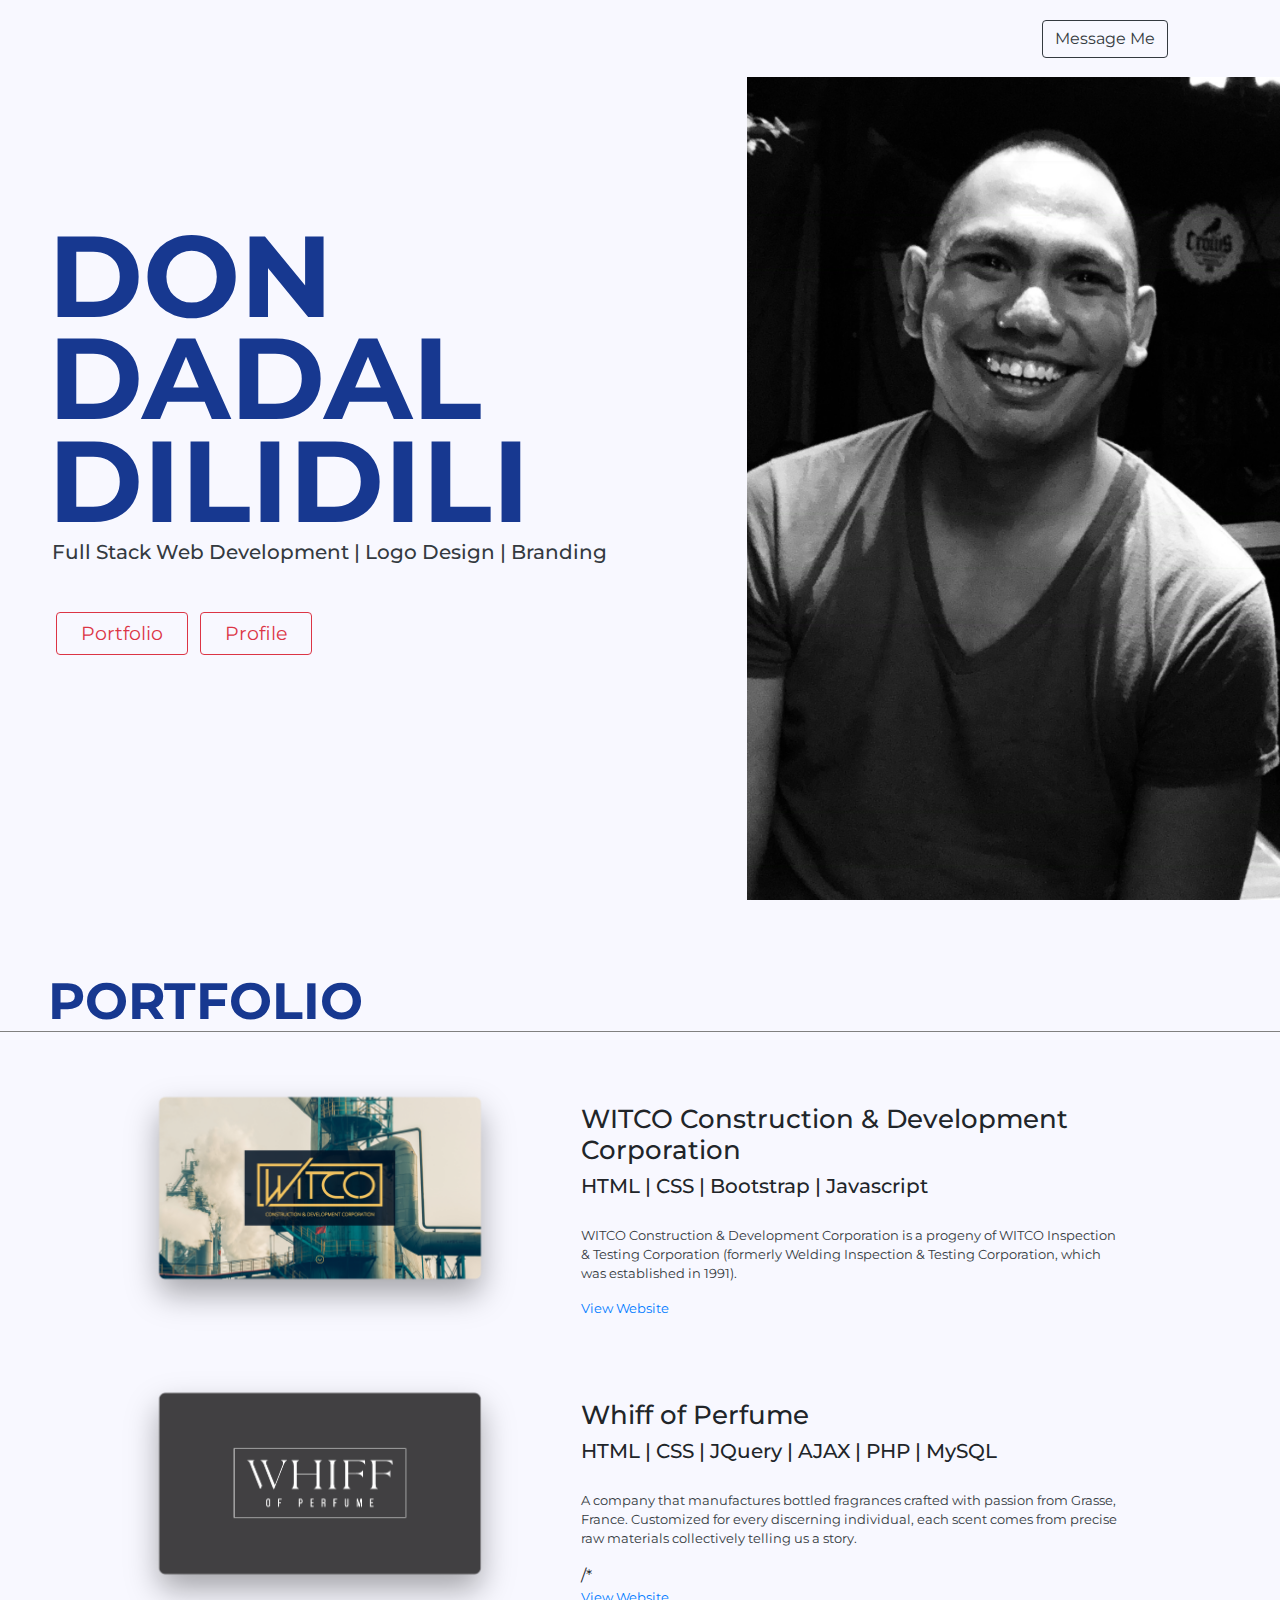
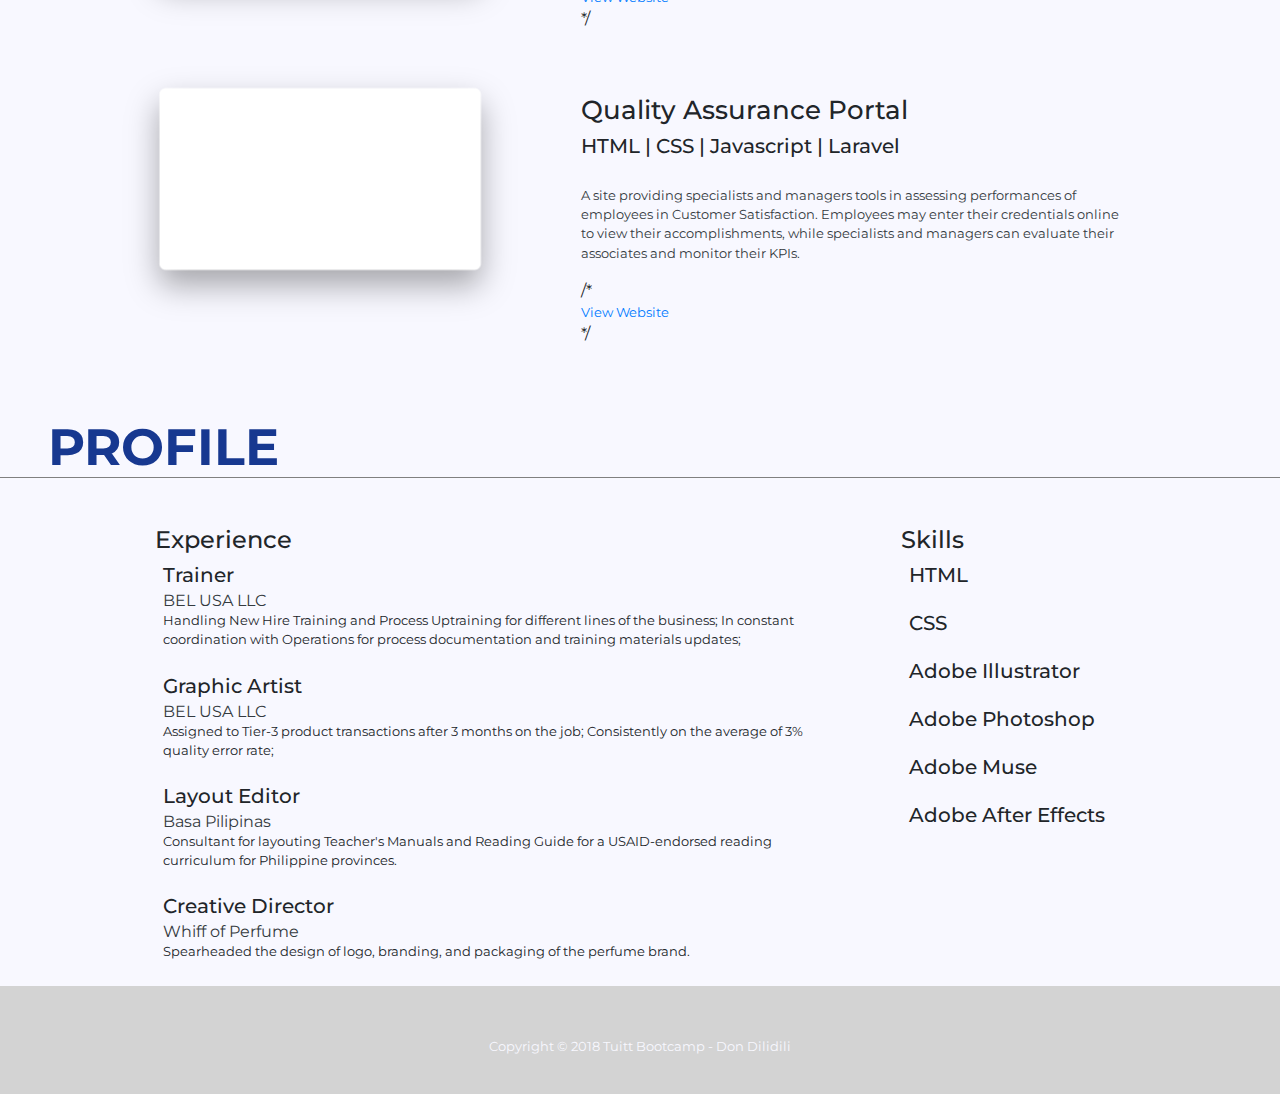
==== index.html @ b3859c57 "Update index.html" ====
<!DOCTYPE html>
<html lang="en">
<head>
	<meta charset="utf-8">
	<meta name="viewport" content="width=device-width, initial-scale=1.0, maximum-scale=1.0, shrink-to-fit=no">
	<meta http-equiv="X-UA-Compatible" content="IE=Edge">

	<title>Don Dilidili - Dev Portfolio</title>

	<!-- google font -->
	<link href="https://fonts.googleapis.com/css?family=Montserrat:400,700" rel="stylesheet">

	<!-- fontawesome -->
	<link rel="stylesheet" href="https://use.fontawesome.com/releases/v5.3.1/css/all.css" integrity="sha384-mzrmE5qonljUremFsqc01SB46JvROS7bZs3IO2EmfFsd15uHvIt+Y8vEf7N7fWAU" crossorigin="anonymous">

	<!-- animate css -->
	<link rel="stylesheet" type="text/css" href="assets/css/animate.css"> 

	<!-- bootstrap css -->
	<link rel="stylesheet" type="text/css" href="assets/css/bootstrap.min.css"> 

	<!-- external css -->
	<link rel="stylesheet" type="text/css" href="assets/css/style.css"> 

	<!-- jquery -->
	<script type="text/javascript" src="assets/js/jquery-3.3.1.min.js"></script>

	<!-- popper js-->
	<script src="https://cdnjs.cloudflare.com/ajax/libs/popper.js/1.14.3/umd/popper.min.js" integrity="sha384-ZMP7rVo3mIykV+2+9J3UJ46jBk0WLaUAdn689aCwoqbBJiSnjAK/l8WvCWPIPm49" crossorigin="anonymous"></script>

	<!-- external bootstrap js -->
	<script type="text/javascript" src="assets/js/bootstrap.min.js"></script>

</head>
<body>

	<nav class="navbar navbar-expand-lg navbar-light fixed-top pr-5 py-3" id="navbar">
		<a href="mailto:ddilidili@icloud.com" class="ml-auto"><button type="button" class="btn btn-outline-dark mx-3">Message Me</button></a>
		<a href="https://www.linkedin.com/in/dondilidili/"><i class="fab fa-linkedin mx-2 fab-dark"></i></a>
		<a href="https://github.com/ddilidili"><i class="fab fa-github mx-2 fab-dark"></i></i></a>
		<a href="https://gitlab.com/ddilidili"><i class="fab fa-gitlab mx-2 fab-dark"></i></a>
	</nav>

	<div id="body" class="container-fluid mx-0 px-0">
		<div id="header" class="row mx-0 px-0">
			<div id="name" class="container col-lg-7 col-md-12 col-sm-12 mx-0 px-5">
				<h1>DON <br>DADAL <br>DILIDILI</h1>
				<h5 class="text-dark ml-1">Full Stack Web Development  |  Logo Design  |  Branding</h5>
				<div  id="port" class="mt-4 ml-2">
					<a href="#portfolio"><button type="button" class="btn btn-outline-danger px-4 mt-4 mr-2">Portfolio</button></a>
					<a href="#profile"><button type="button" class="btn btn-outline-danger px-4 mt-4">Profile</button></a>
				</div>
			</div>
			<div class="container name-img col-lg-5 flex-column-reverse flex-md-row mx-0 px-0">
				<img id="name-img" src="assets/images/header-6.jpg">
			</div>
		</div>
		<div id="portfolio" class="col-12 px-0">
			<h2 class="pl-5">PORTFOLIO</h2>
			<div id="cs" class="row flex-column-reverse flex-lg-row mx-0 px-0">
				<div class="container col-lg-1"></div>
				<div id="screenshot" class="container col-lg-4 col-md-12 col-sm-12"><a class="mx-0 px-0" href="https://ddilidili.github.io/witco/index.html" target="_blank"><img class="img-fluid" src="assets/images/Screenshots-01.png"></a>
				</div>
				<div id="capstone" class="container col-lg-6 col-md-12 col-sm-12 px-5">
					<h3 class="mt-4 text-left">WITCO Construction & Development Corporation</h3>
					<h5 class="text-left mx-0">HTML | CSS | Bootstrap | Javascript</h5>
					<p class="text text-dark">WITCO Construction & Development Corporation is a progeny of WITCO Inspection & Testing Corporation (formerly Welding Inspection & Testing Corporation, which was established in 1991).</p>
					<a href="https://ddilidili.github.io/witco/index.html" target="_blank"><p class="text text-primary my-0">View Website</p></a>
				</div>
				<div class="container col-lg-1"></div>
			</div>
			<div id="cs" class="row flex-column-reverse flex-lg-row mx-0 px-0">
				<div class="container col-lg-1"></div>
				<div id="screenshot" class="container col-lg-4 col-md-12 col-sm-12"><a class="mx-0 px-0" href="#"><img class="img-fluid" src="assets/images/Screenshots-02.png"></a>
				</div>
				<div id="capstone" class="container col-lg-6 col-md-12 col-sm-12 px-5">
					<h3 class="mt-4 text-left">Whiff of Perfume</h3>
					<h5 class="text-left mx-0">HTML | CSS | JQuery | AJAX | PHP | MySQL</h5>
					<p class="text text-dark">A company that manufactures bottled fragrances crafted with passion from Grasse, France. Customized for every discerning individual, each scent comes from precise raw materials collectively telling us a story.</p>
					/*<a href="#"><p class="text text-primary my-0">View Website</p></a>*/
				</div>
				<div class="container col-lg-1"></div>
			</div>
			<div id="cs" class="row flex-column-reverse flex-lg-row mx-0 px-0">
				<div class="container col-lg-1"></div>
				<div id="screenshot" class="container col-lg-4 col-md-12 col-sm-12"><a class="mx-0 px-0" href="#"><img class="img-fluid" src="assets/images/Screenshots-03.png"></a>
				</div>
				<div id="capstone" class="container col-lg-6 col-md-12 col-sm-12 px-5">
					<h3 class="mt-4 text-left">Quality Assurance Portal</h3>
					<h5 class="text-left mx-0">HTML | CSS | Javascript | Laravel</h5>
					<p class="text text-dark">A site providing specialists and managers tools in assessing performances of employees in Customer Satisfaction. Employees may enter their credentials online to view their accomplishments, while specialists and managers can evaluate their associates and monitor their KPIs.</p>
					/*<a href="#"><p class="text text-primary my-0">View Website</p></a>*/
				</div>
				<div class="container col-lg-1"></div>
			</div>			
		</div>
		<div class="row mx-0 px-0">
			<div id="profile" class="col-12 px-0">
				<h2 class="pl-5">PROFILE</h2>
			</div>
		</div>
		<div id="profile"  class="row mx-0 px-0">
			<div class="col-lg-1 d-none d-lg-block px-0"></div>
			<div class="col-lg-7 col-md-12 px-5">
				<h4 id="exp" class="text-left">Experience</h4>
				
				<h5 class="ml-2 mb-0">Trainer<br><small class="text-dark">BEL USA LLC</small class="text-dark"></h5>
				<p class="ml-2 mt-0 mb-4">Handling New Hire Training and Process Uptraining for different lines of the business; In constant coordination with Operations for process documentation and training materials updates;</p>
				
				<h5 class="ml-2 mb-0">Graphic Artist<br><small class="text-dark">BEL USA LLC</small class="text-dark"></h5>
				<p class="ml-2 mt-0 mb-4">Assigned to Tier-3 product transactions after 3 months on the job; Consistently on the average of 3% quality error rate;</p>
				
				<h5 class="ml-2 mb-0">Layout Editor<br><small class="text-dark">Basa Pilipinas</small class="text-dark"></h5>
				<p class="ml-2 mt-0 mb-4">Consultant for layouting Teacher's Manuals and Reading Guide for a USAID-endorsed reading curriculum for Philippine provinces.</p>
				
				<h5 class="ml-2 mb-0">Creative Director<br><small class="text-dark">Whiff of Perfume</small class="text-dark"></h5>
				<p class="ml-2 mt-0 mb-4">Spearheaded the design of logo, branding, and packaging of the perfume brand.</p>

			</div>
			<div class="col-lg-4 col-md-12 px-0 pb-5">
				<h4 class="text-left pl-5">Skills</h4>

				<h5 class="ml-2 pl-5 mb-4">HTML<br>
					<i id="star" class="fas fa-star"></i>
					<i id="star" class="fas fa-star"></i>
					<i id="star" class="fas fa-star"></i>
					<i id="star" class="fas fa-star"></i>
					<i id="star" class="fas fa-star"></i>
					<i id="star" class="fas fa-star"></i>
					<i id="star" class="fas fa-star"></i>
					<i id="none" class="fas fa-star"></i>
					<i id="none" class="fas fa-star"></i>
					<i id="none" class="fas fa-star"></i>
				</h5>
				<h5 class="ml-2 pl-5 mb-4">CSS<br>
					<i id="star" class="fas fa-star"></i>
					<i id="star" class="fas fa-star"></i>
					<i id="star" class="fas fa-star"></i>
					<i id="star" class="fas fa-star"></i>
					<i id="star" class="fas fa-star"></i>
					<i id="star" class="fas fa-star"></i>
					<i id="none" id="none" class="fas fa-star"></i>
					<i id="none" class="fas fa-star"></i>
					<i id="none" class="fas fa-star"></i>
					<i id="none" class="fas fa-star"></i>
				</h5>
				<h5 class="ml-2 pl-5 mb-4">Adobe Illustrator<br>
					<i id="star" class="fas fa-star"></i>
					<i id="star" class="fas fa-star"></i>
					<i id="star" class="fas fa-star"></i>
					<i id="star" class="fas fa-star"></i>
					<i id="star" class="fas fa-star"></i>
					<i id="star" class="fas fa-star"></i>
					<i id="star" class="fas fa-star"></i>
					<i id="star" class="fas fa-star"></i>
					<i id="star" class="fas fa-star"></i>
					<i id="none" class="fas fa-star"></i>
				</h5>
				<h5 class="ml-2 pl-5 mb-4">Adobe Photoshop<br>
					<i id="star" class="fas fa-star"></i>
					<i id="star" class="fas fa-star"></i>
					<i id="star" class="fas fa-star"></i>
					<i id="star" class="fas fa-star"></i>
					<i id="star" class="fas fa-star"></i>
					<i id="star" class="fas fa-star"></i>
					<i id="star" class="fas fa-star"></i>
					<i id="star" class="fas fa-star"></i>
					<i id="none" class="fas fa-star"></i>
					<i id="none" class="fas fa-star"></i>
				</h5>
				<h5 class="ml-2 pl-5 mb-4">Adobe Muse<br>
					<i id="star" class="fas fa-star"></i>
					<i id="star" class="fas fa-star"></i>
					<i id="star" class="fas fa-star"></i>
					<i id="star" class="fas fa-star"></i>
					<i id="star" class="fas fa-star"></i>
					<i id="star" class="fas fa-star"></i>
					<i id="star" class="fas fa-star"></i>
					<i id="star" class="fas fa-star"></i>
					<i id="none" class="fas fa-star"></i>
					<i id="none" class="fas fa-star"></i>
				</h5>
				<h5 class="ml-2 pl-5 mb-4">Adobe After Effects<br>
					<i id="star" class="fas fa-star"></i>
					<i id="star" class="fas fa-star"></i>
					<i id="star" class="fas fa-star"></i>
					<i id="star" class="fas fa-star"></i>
					<i id="star" class="fas fa-star"></i>
					<i id="star" class="fas fa-star"></i>
					<i id="none" class="fas fa-star"></i>
					<i id="none" class="fas fa-star"></i>
					<i id="none" class="fas fa-star"></i>
					<i id="none" class="fas fa-star"></i>
				</h5>
			</div>
		</div>





		<div class="footer col-12 text-center pt-5">
			<small>Copyright &copy; 2018 Tuitt Bootcamp - Don Dilidili</small>
		</div>
	</div>

	<script type="text/javascript">
		$('.carousel').carousel({
			interval: 2000
		})
	</script>

</body>
</html>
---- assets/css/style.css ----
*{
	margin: 0;
	padding: 0;
	font-family: 'Montserrat', sans-serif;
}

#navbar {
	z-index: 9999;
	background-color: #F8F8FF;
}


#logo {
	color: #FF4D3E;	
}

#header {
	height: 100vh;
}

#name {
	background-color: #F8F8FF;
	height: 100%;
	color: #173890;
	z-index: 100;
	padding-top: 25vh;
}

h1 {
	font-size: 10vw;
	font-weight: 700;
	line-height: 10vw;
}

h2 {
	padding-top: 70px;
	font-size: 4vw;
	font-weight: 700;
	color: #173890;
	border-bottom: 1px solid grey;
}

h3 {
	text-align: right;
	padding-top: 40px;
	font-size: 2vw;
	/*margin-top: 10px;*/
}

h4 {
	margin-top: 40px;
	/*margin-left: 20px;*/
}

p {
	font-size: 0.8em;
	margin-top: 28px;
}

#star {
	color: #173890;
}

#none {
	color: darkgray;
}

#body {
	/*overflow: hidden;*/
}

#header .btn {
	font-size: 1.2em;
	text-decoration: none;
}

#exp {
	/*margin-top: 40;*/
	padding: 0;
}
.name-img {
	width: 34%;  
    overflow: hidden;
}

#name-img {
    height: 100vh;
    position: relative;
    object-fit: cover;
    float: right;
    z-index: -100;
}

#portfolio {
	min-height: 100%;
	background-color: #F8F8FF;
	box-sizing: content-box;
}

#profile {
	min-height: 100%;
	background-color: #F8F8FF;
}

.footer {
	height: 12vh;
	background-color: lightgrey;
}

small {
	color: #F8F8FF;
}

.fab {
	/*color:*/
	font-size: 30px;
}

/*MOBILE*/
@media only screen and (max-width: 420px){
	h1 {
		font-size: 16vw;
		line-height: 15vw;
	}
	h5 {
		font-size: 4vw;
		margin-right: 0;
	}
	h2 {
		font-size: 10vw;
	}
	h3 {
		font-size: 7vw;
	}
}
/*TABLET*/
@media only screen and (min-width: 421px) and (max-width: 1023px) {
	h1 {
		font-size: 14vw;
		line-height: 13vw;
	}
	h2 {
		font-size: 6.5vw;
	}
	h3 {
		font-size: 4vw;
	}
}
/*DESKTOP*/
@media only screen and (min-width: 1024px) {
	h1 {
		font-size: 9vw;
		line-height: 8vw;
	}
	h5 {
		/*margin-left: 5px;*/
	}

}
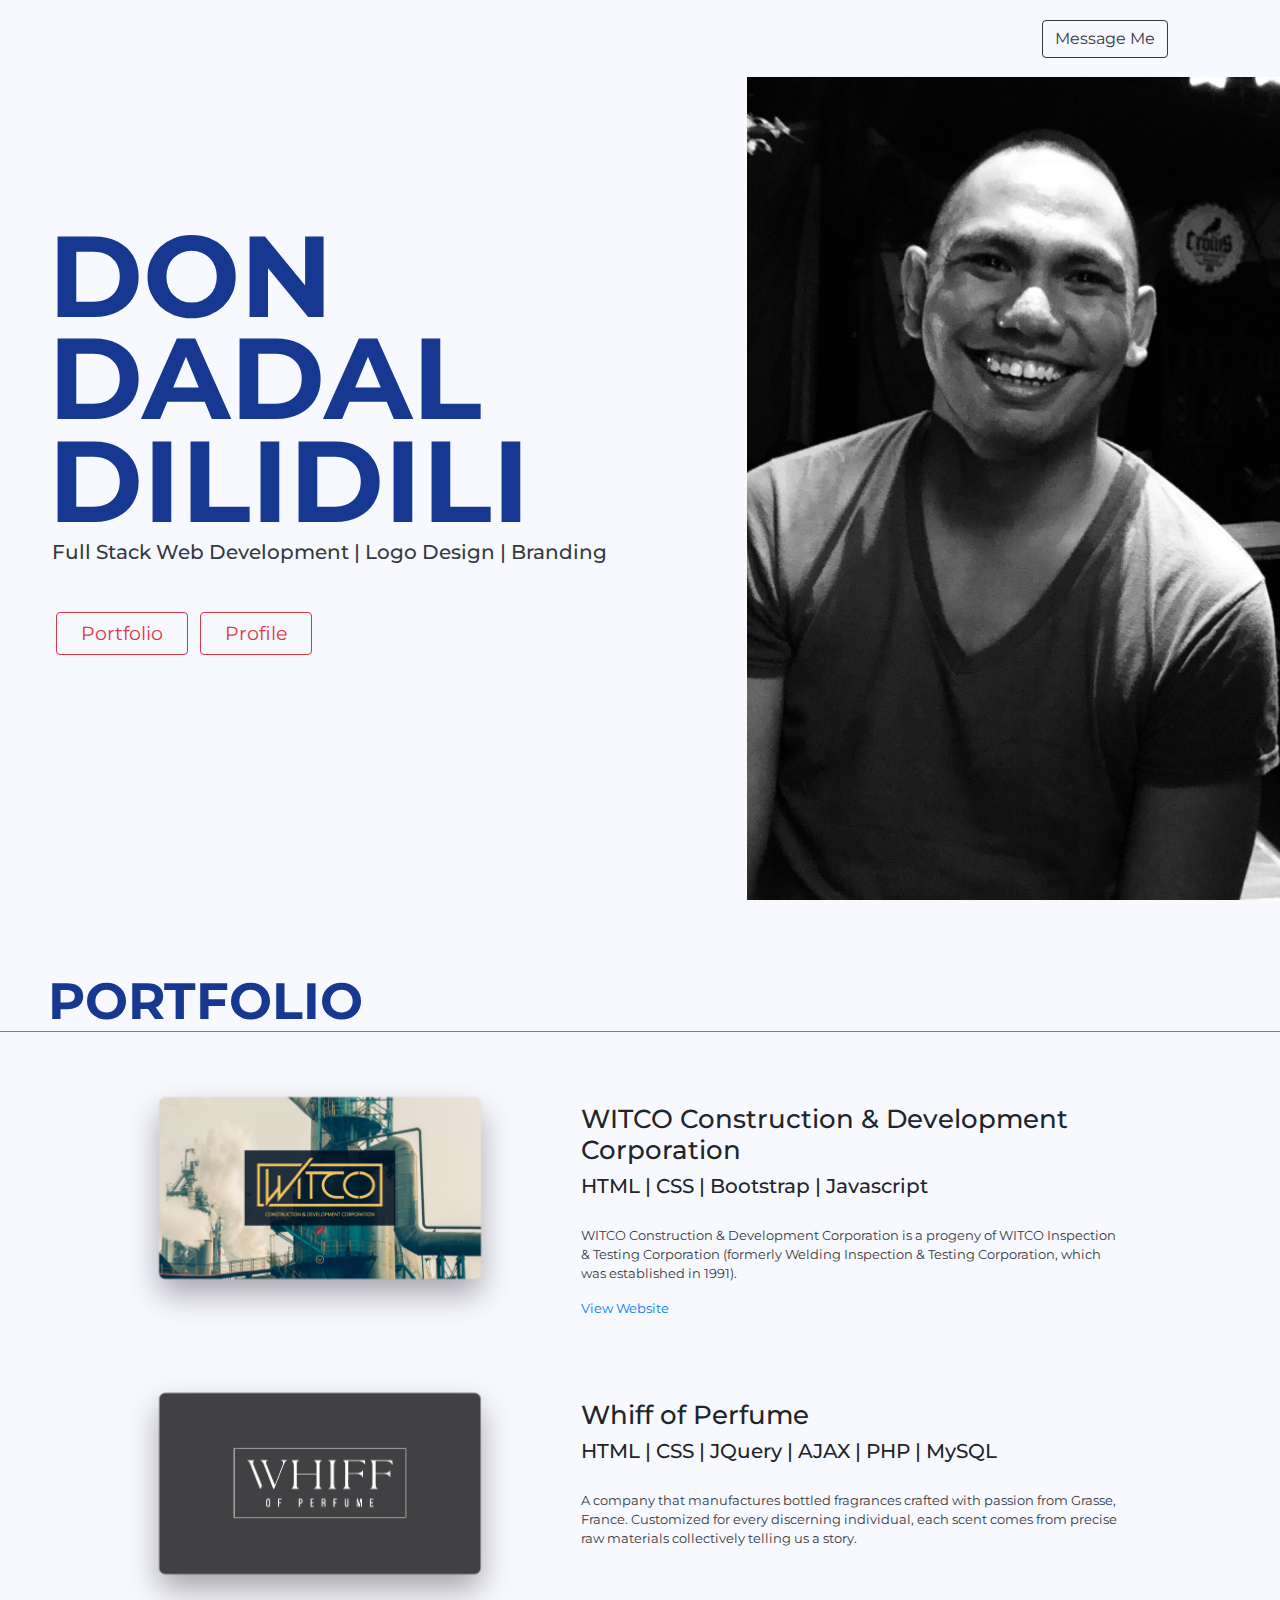
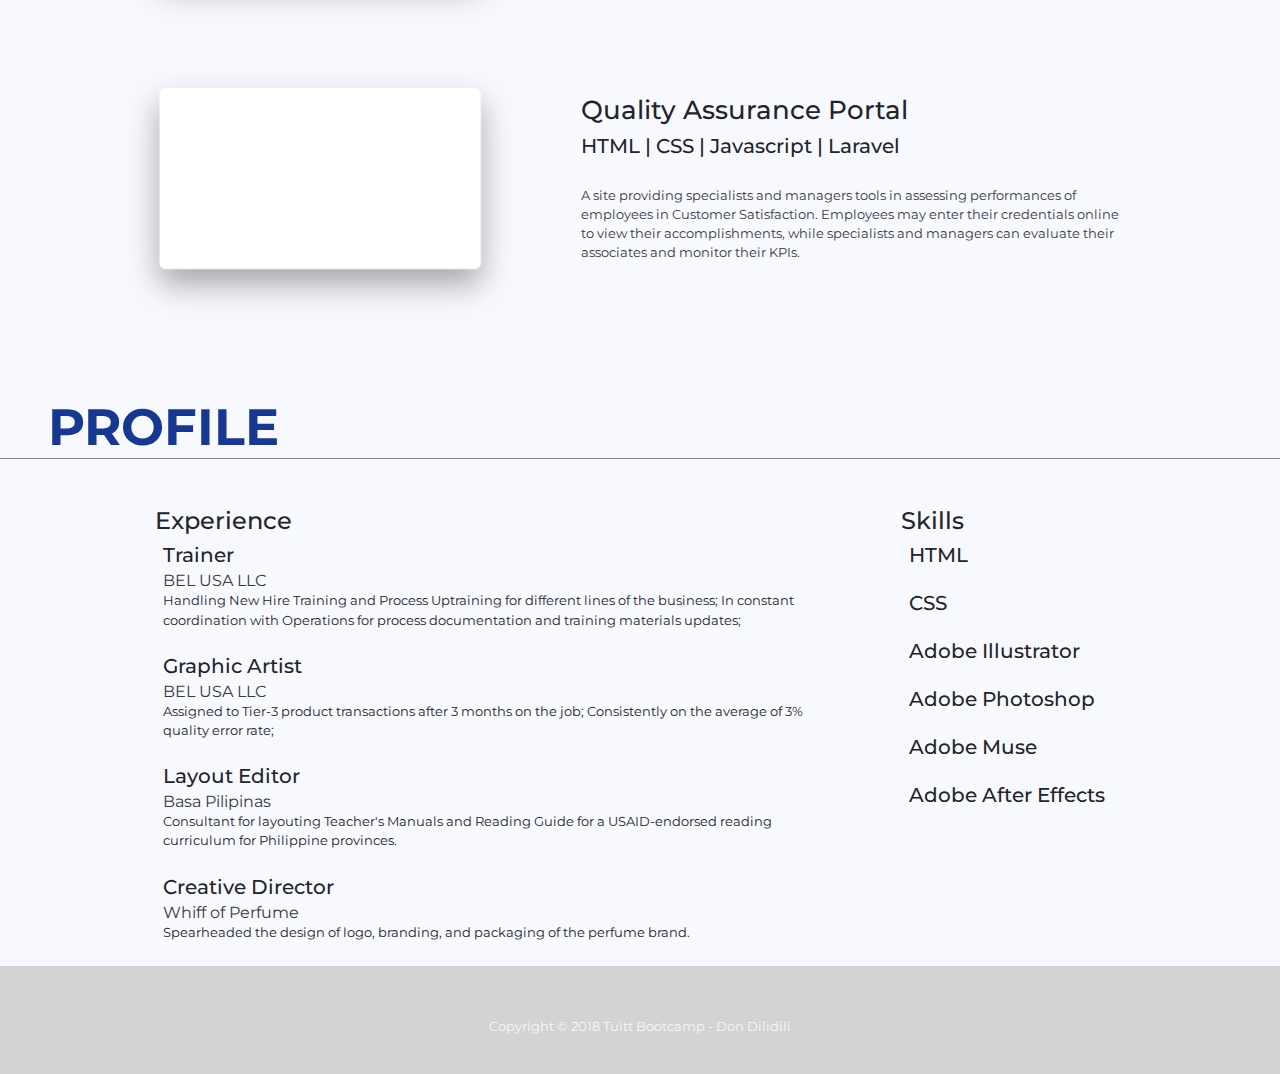
==== commit 29d26ed4: "Update index.html" ====
--- a/index.html
+++ b/index.html
@@ -77,7 +77,7 @@
 					<h3 class="mt-4 text-left">Whiff of Perfume</h3>
 					<h5 class="text-left mx-0">HTML | CSS | JQuery | AJAX | PHP | MySQL</h5>
 					<p class="text text-dark">A company that manufactures bottled fragrances crafted with passion from Grasse, France. Customized for every discerning individual, each scent comes from precise raw materials collectively telling us a story.</p>
-					/*<a href="#"><p class="text text-primary my-0">View Website</p></a>*/
+					
 				</div>
 				<div class="container col-lg-1"></div>
 			</div>
@@ -89,7 +89,7 @@
 					<h3 class="mt-4 text-left">Quality Assurance Portal</h3>
 					<h5 class="text-left mx-0">HTML | CSS | Javascript | Laravel</h5>
 					<p class="text text-dark">A site providing specialists and managers tools in assessing performances of employees in Customer Satisfaction. Employees may enter their credentials online to view their accomplishments, while specialists and managers can evaluate their associates and monitor their KPIs.</p>
-					/*<a href="#"><p class="text text-primary my-0">View Website</p></a>*/
+					
 				</div>
 				<div class="container col-lg-1"></div>
 			</div>			
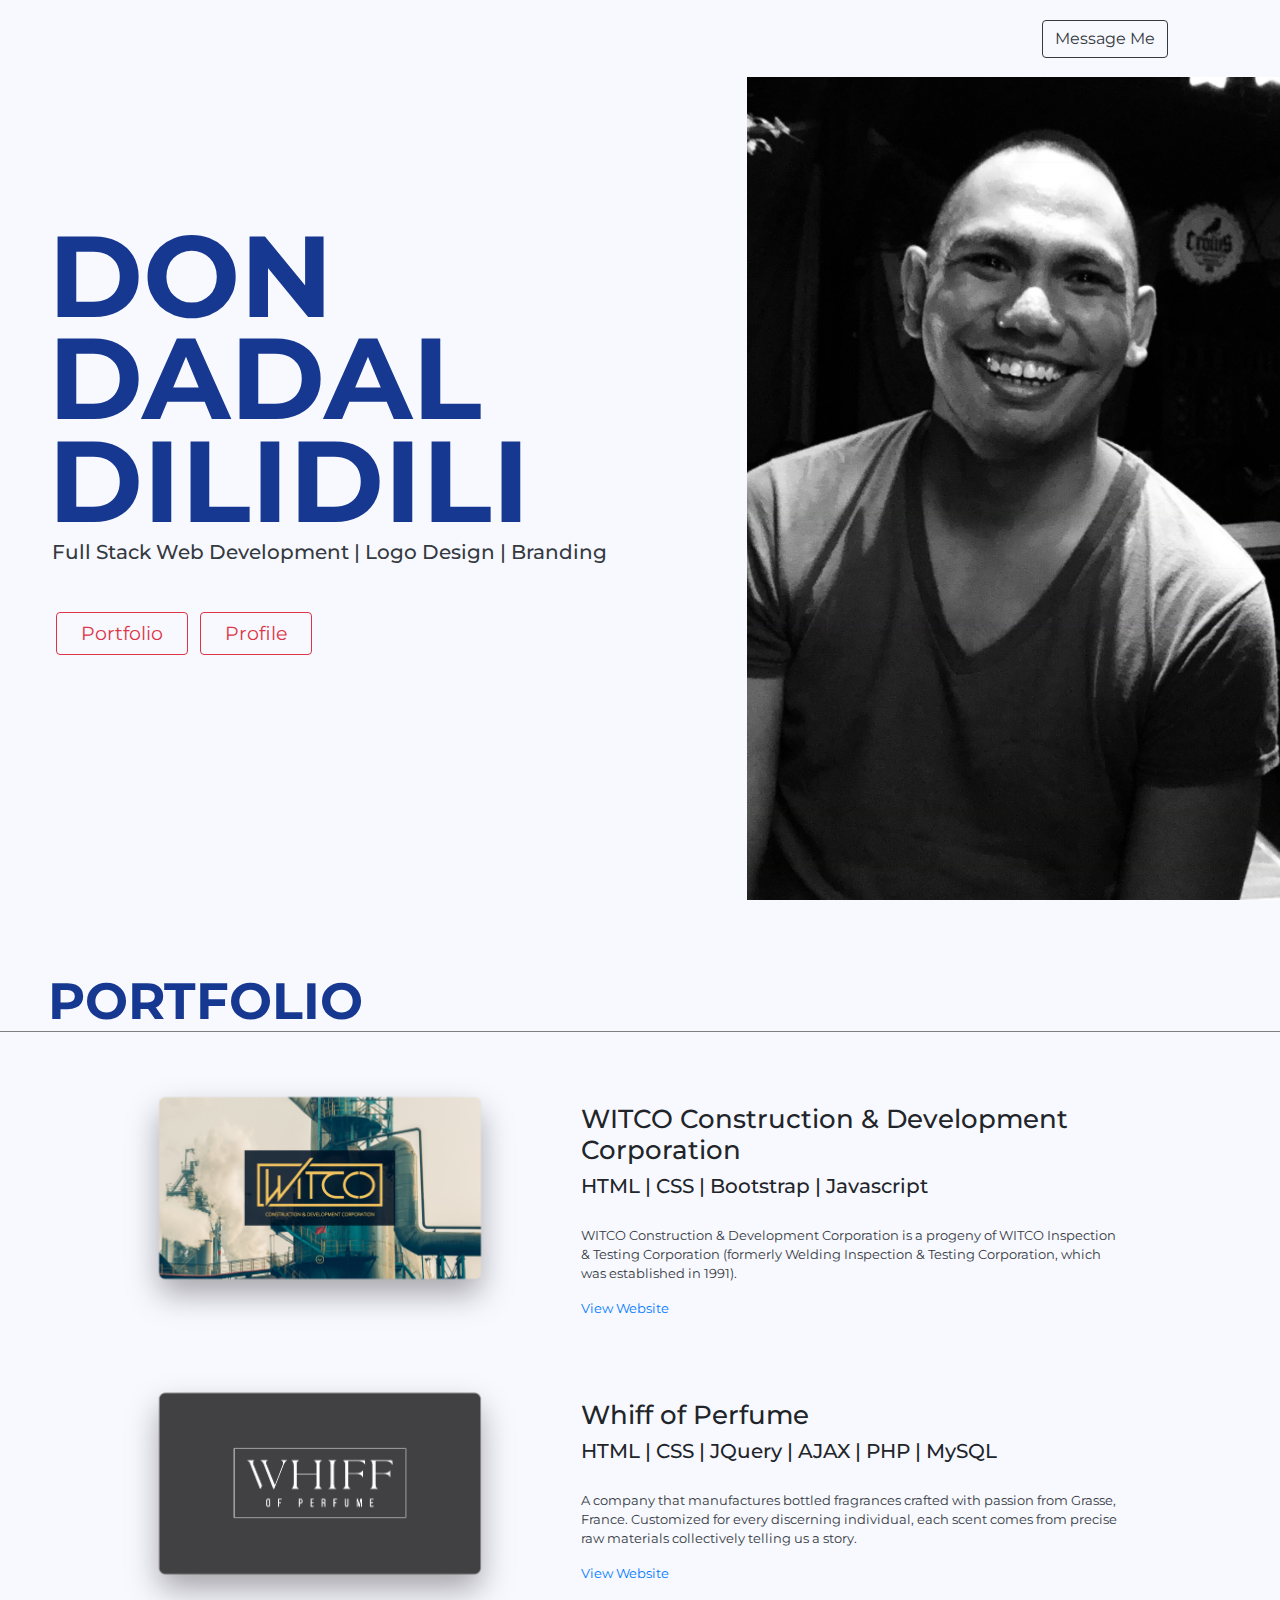
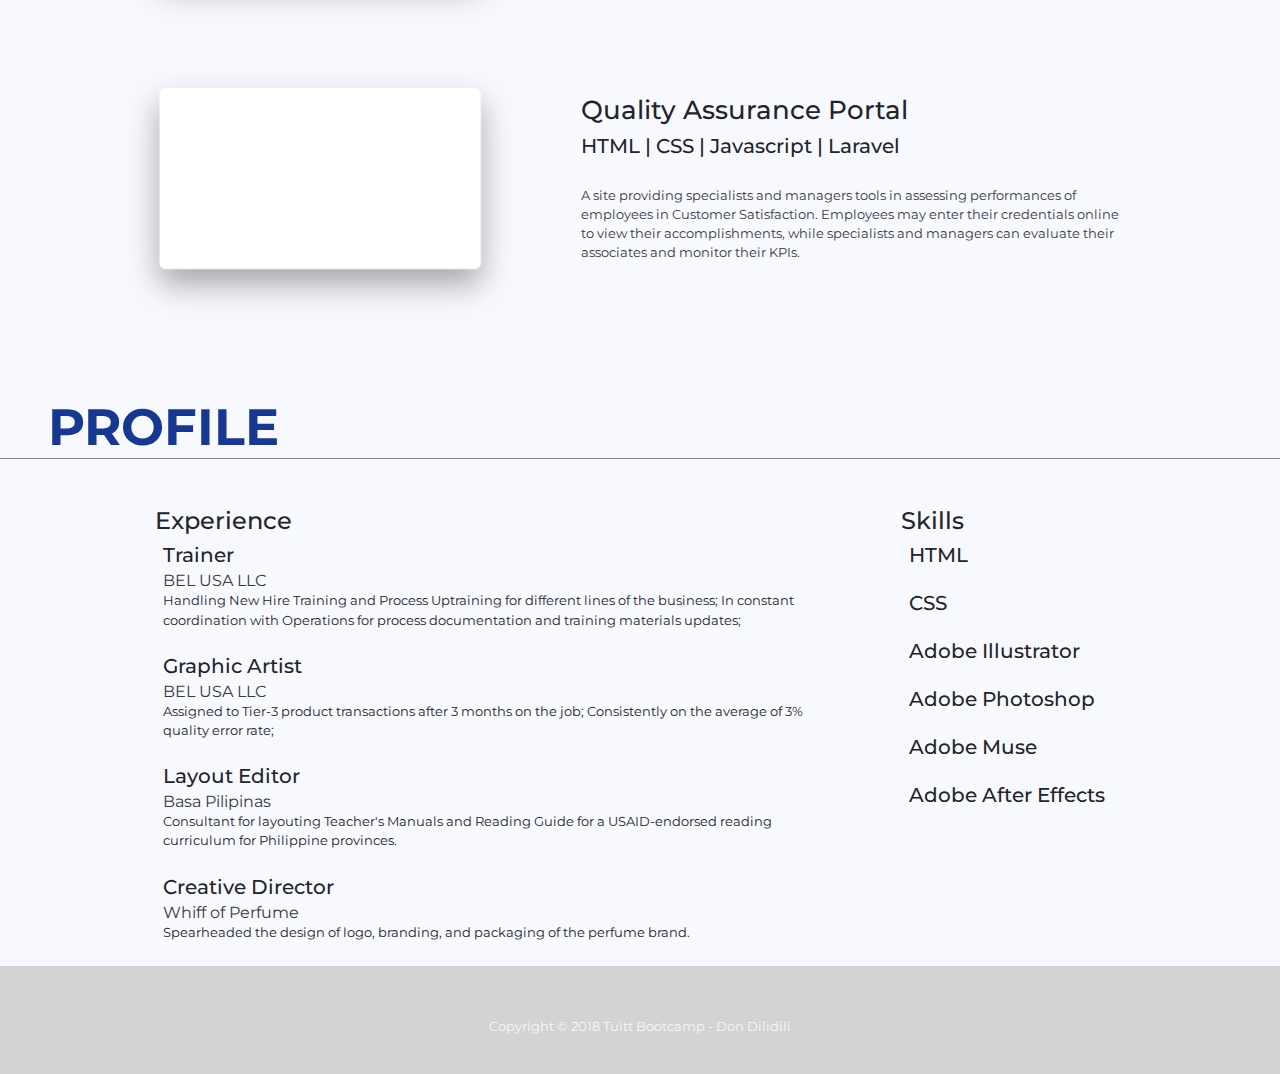
==== commit 4847ae6f: "Update index.html" ====
--- a/index.html
+++ b/index.html
@@ -77,7 +77,7 @@
 					<h3 class="mt-4 text-left">Whiff of Perfume</h3>
 					<h5 class="text-left mx-0">HTML | CSS | JQuery | AJAX | PHP | MySQL</h5>
 					<p class="text text-dark">A company that manufactures bottled fragrances crafted with passion from Grasse, France. Customized for every discerning individual, each scent comes from precise raw materials collectively telling us a story.</p>
-					
+					<a href="https://whiffofperfume.000webhostapp.com/app/views/index.php" target="_blank"><p class="text text-primary my-0">View Website</p></a>
 				</div>
 				<div class="container col-lg-1"></div>
 			</div>
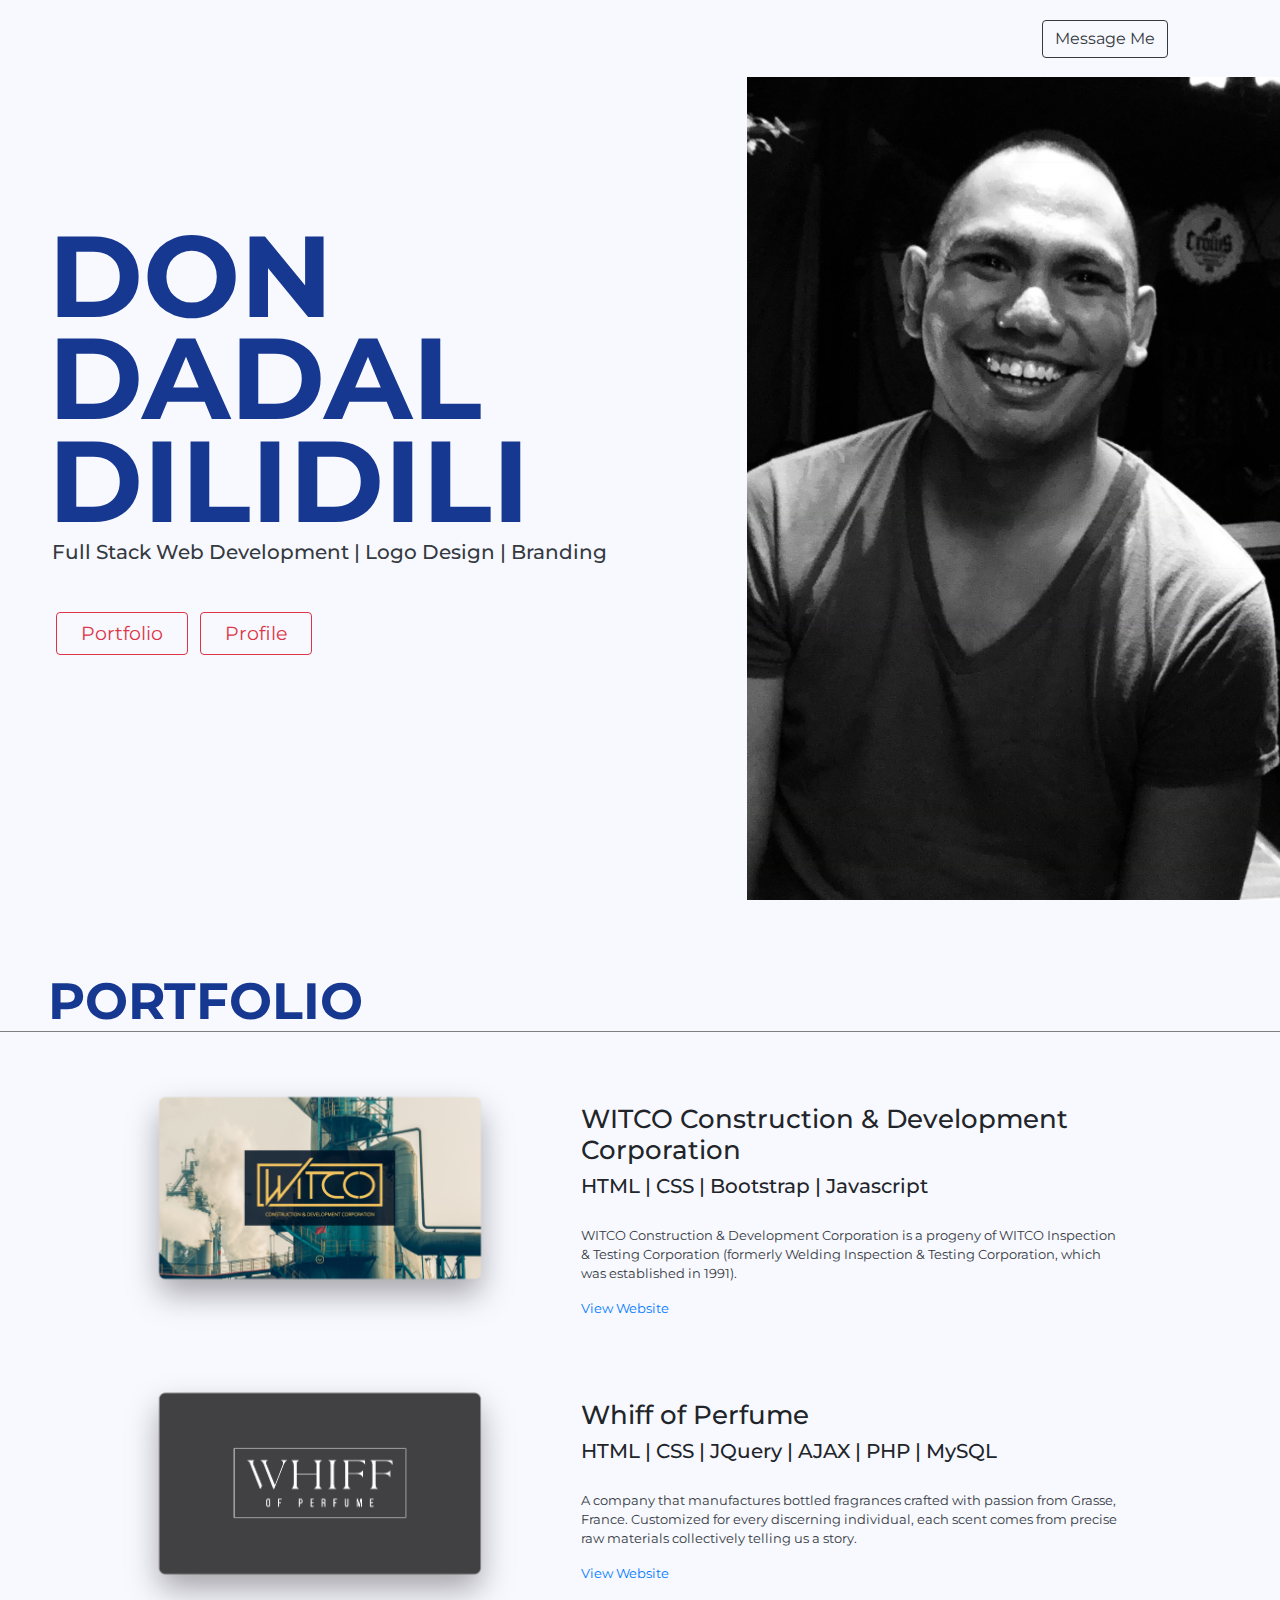
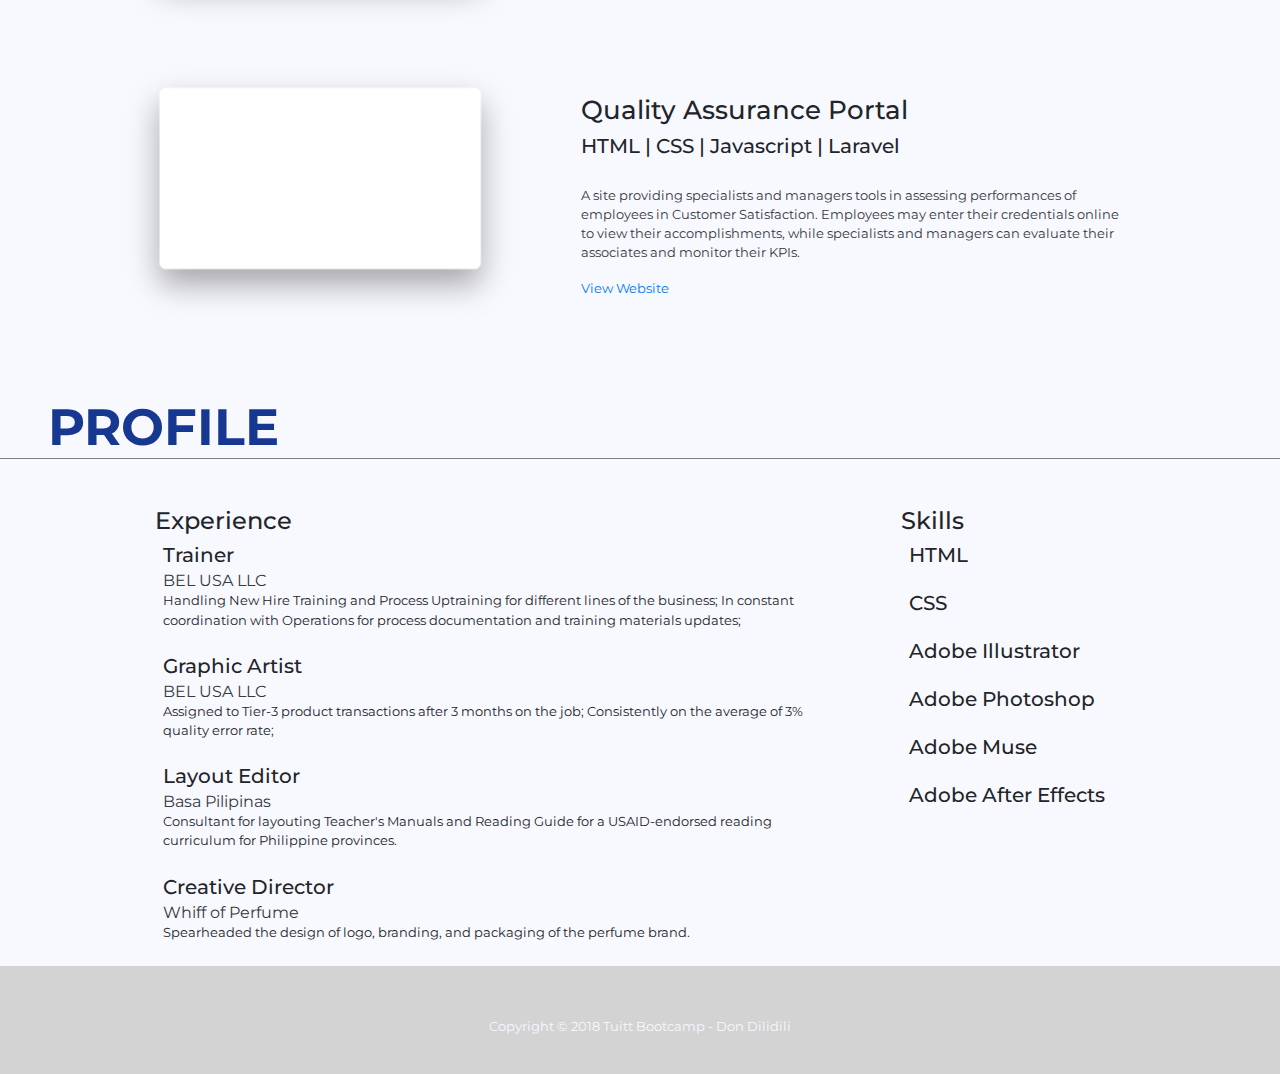
==== commit d06d9d91: "Update index.html" ====
--- a/index.html
+++ b/index.html
@@ -71,7 +71,7 @@
 			</div>
 			<div id="cs" class="row flex-column-reverse flex-lg-row mx-0 px-0">
 				<div class="container col-lg-1"></div>
-				<div id="screenshot" class="container col-lg-4 col-md-12 col-sm-12"><a class="mx-0 px-0" href="#"><img class="img-fluid" src="assets/images/Screenshots-02.png"></a>
+				<div id="screenshot" class="container col-lg-4 col-md-12 col-sm-12"><a class="mx-0 px-0" href="https://whiffofperfume.000webhostapp.com/app/views/index.php"><img class="img-fluid" src="assets/images/Screenshots-02.png"></a>
 				</div>
 				<div id="capstone" class="container col-lg-6 col-md-12 col-sm-12 px-5">
 					<h3 class="mt-4 text-left">Whiff of Perfume</h3>
@@ -89,7 +89,7 @@
 					<h3 class="mt-4 text-left">Quality Assurance Portal</h3>
 					<h5 class="text-left mx-0">HTML | CSS | Javascript | Laravel</h5>
 					<p class="text text-dark">A site providing specialists and managers tools in assessing performances of employees in Customer Satisfaction. Employees may enter their credentials online to view their accomplishments, while specialists and managers can evaluate their associates and monitor their KPIs.</p>
-					
+					<a href="https://qc-portal-bel.herokuapp.com/" target="_blank"><p class="text text-primary my-0">View Website</p></a>
 				</div>
 				<div class="container col-lg-1"></div>
 			</div>			
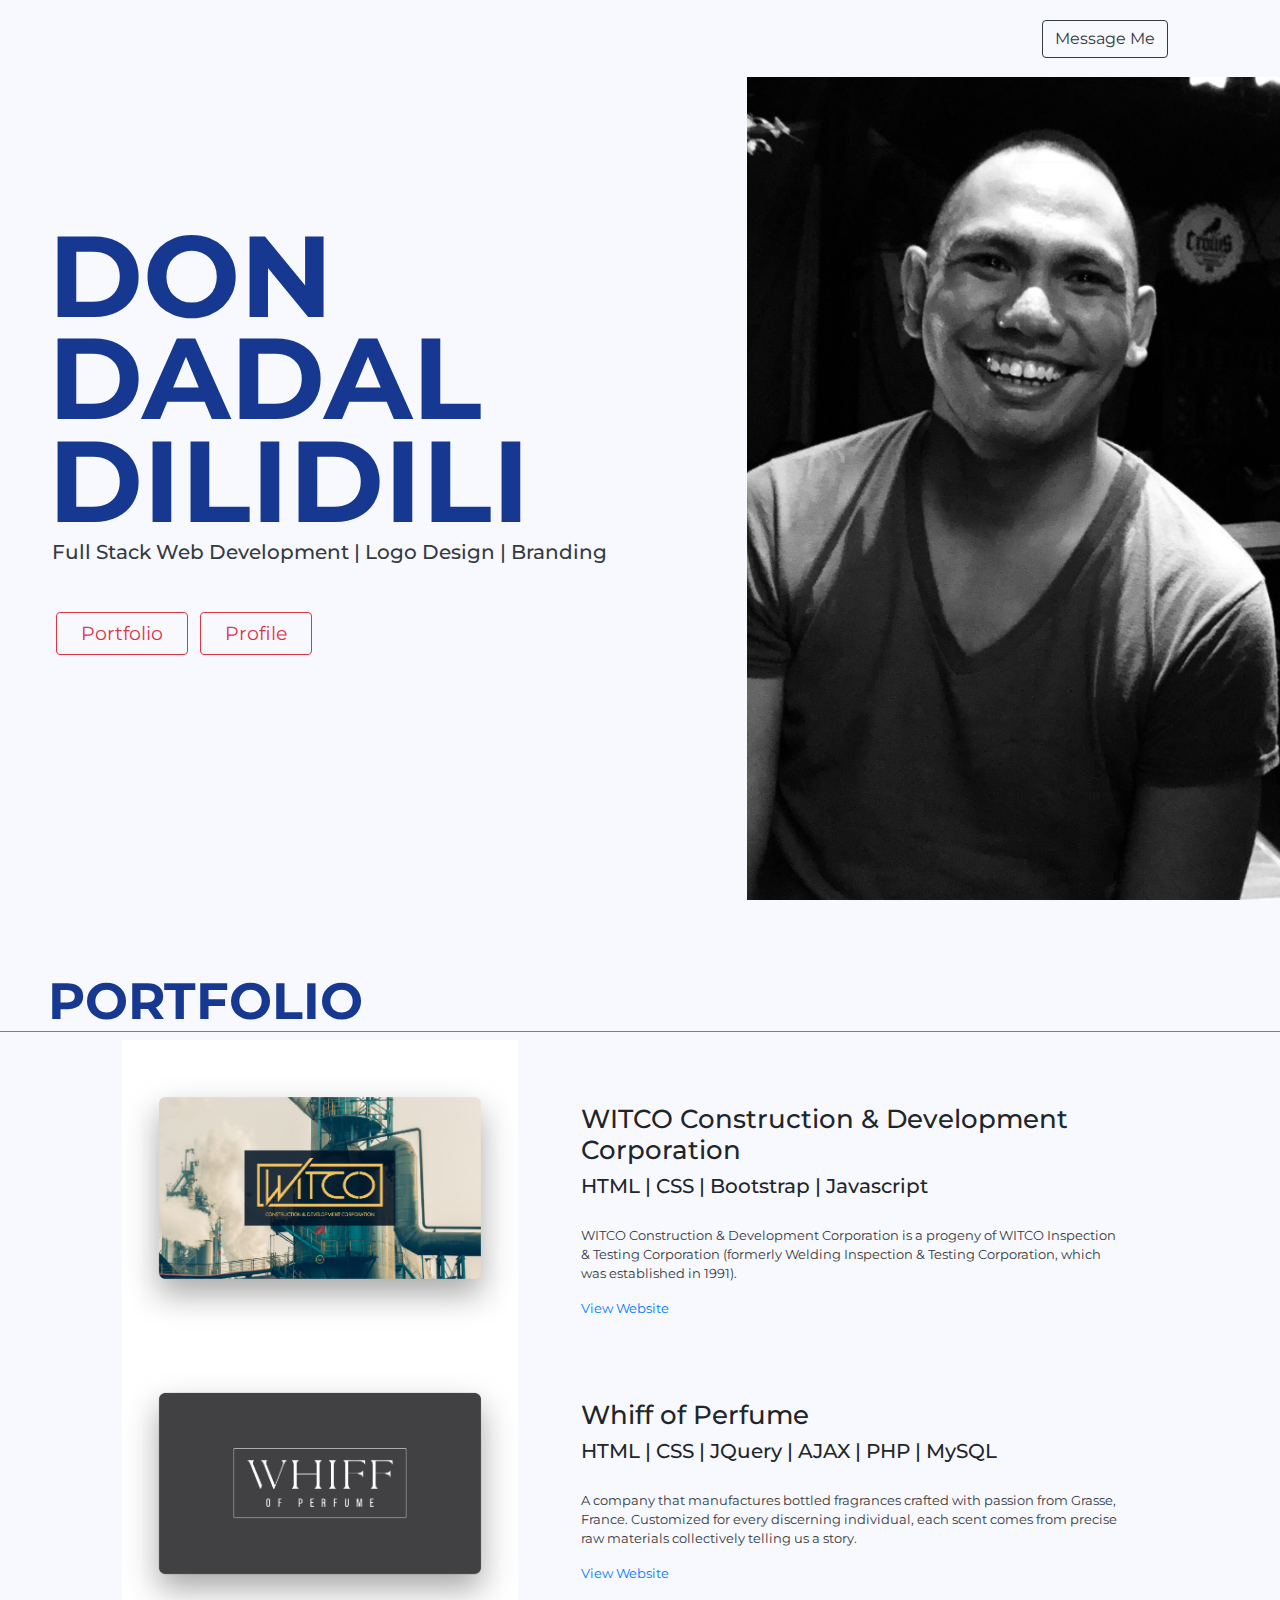
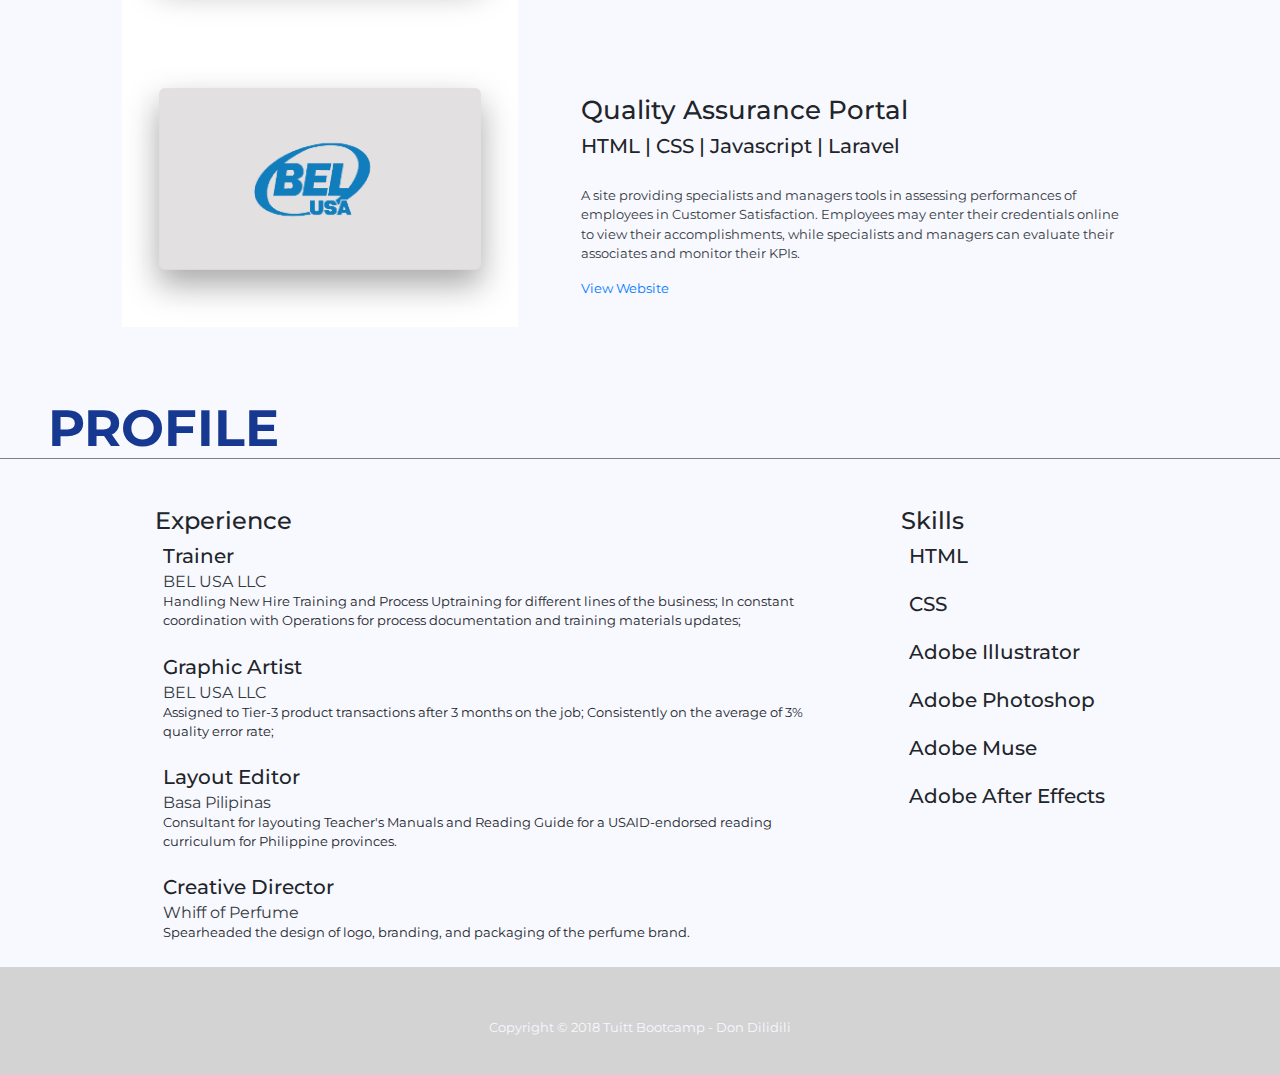
==== commit 46c9d968: "added Capstone 3" ====
--- a/index.html
+++ b/index.html
@@ -83,13 +83,13 @@
 			</div>
 			<div id="cs" class="row flex-column-reverse flex-lg-row mx-0 px-0">
 				<div class="container col-lg-1"></div>
-				<div id="screenshot" class="container col-lg-4 col-md-12 col-sm-12"><a class="mx-0 px-0" href="#"><img class="img-fluid" src="assets/images/Screenshots-03.png"></a>
+				<div id="screenshot" class="container col-lg-4 col-md-12 col-sm-12"><a class="mx-0 px-0" href="https://qa-portal-bel.herokuapp.com/"><img class="img-fluid" src="assets/images/Screenshots-03.png"></a>
 				</div>
 				<div id="capstone" class="container col-lg-6 col-md-12 col-sm-12 px-5">
 					<h3 class="mt-4 text-left">Quality Assurance Portal</h3>
 					<h5 class="text-left mx-0">HTML | CSS | Javascript | Laravel</h5>
 					<p class="text text-dark">A site providing specialists and managers tools in assessing performances of employees in Customer Satisfaction. Employees may enter their credentials online to view their accomplishments, while specialists and managers can evaluate their associates and monitor their KPIs.</p>
-					<a href="https://qc-portal-bel.herokuapp.com/" target="_blank"><p class="text text-primary my-0">View Website</p></a>
+					<a href="https://qa-portal-bel.herokuapp.com/" target="_blank"><p class="text text-primary my-0">View Website</p></a>
 				</div>
 				<div class="container col-lg-1"></div>
 			</div>			
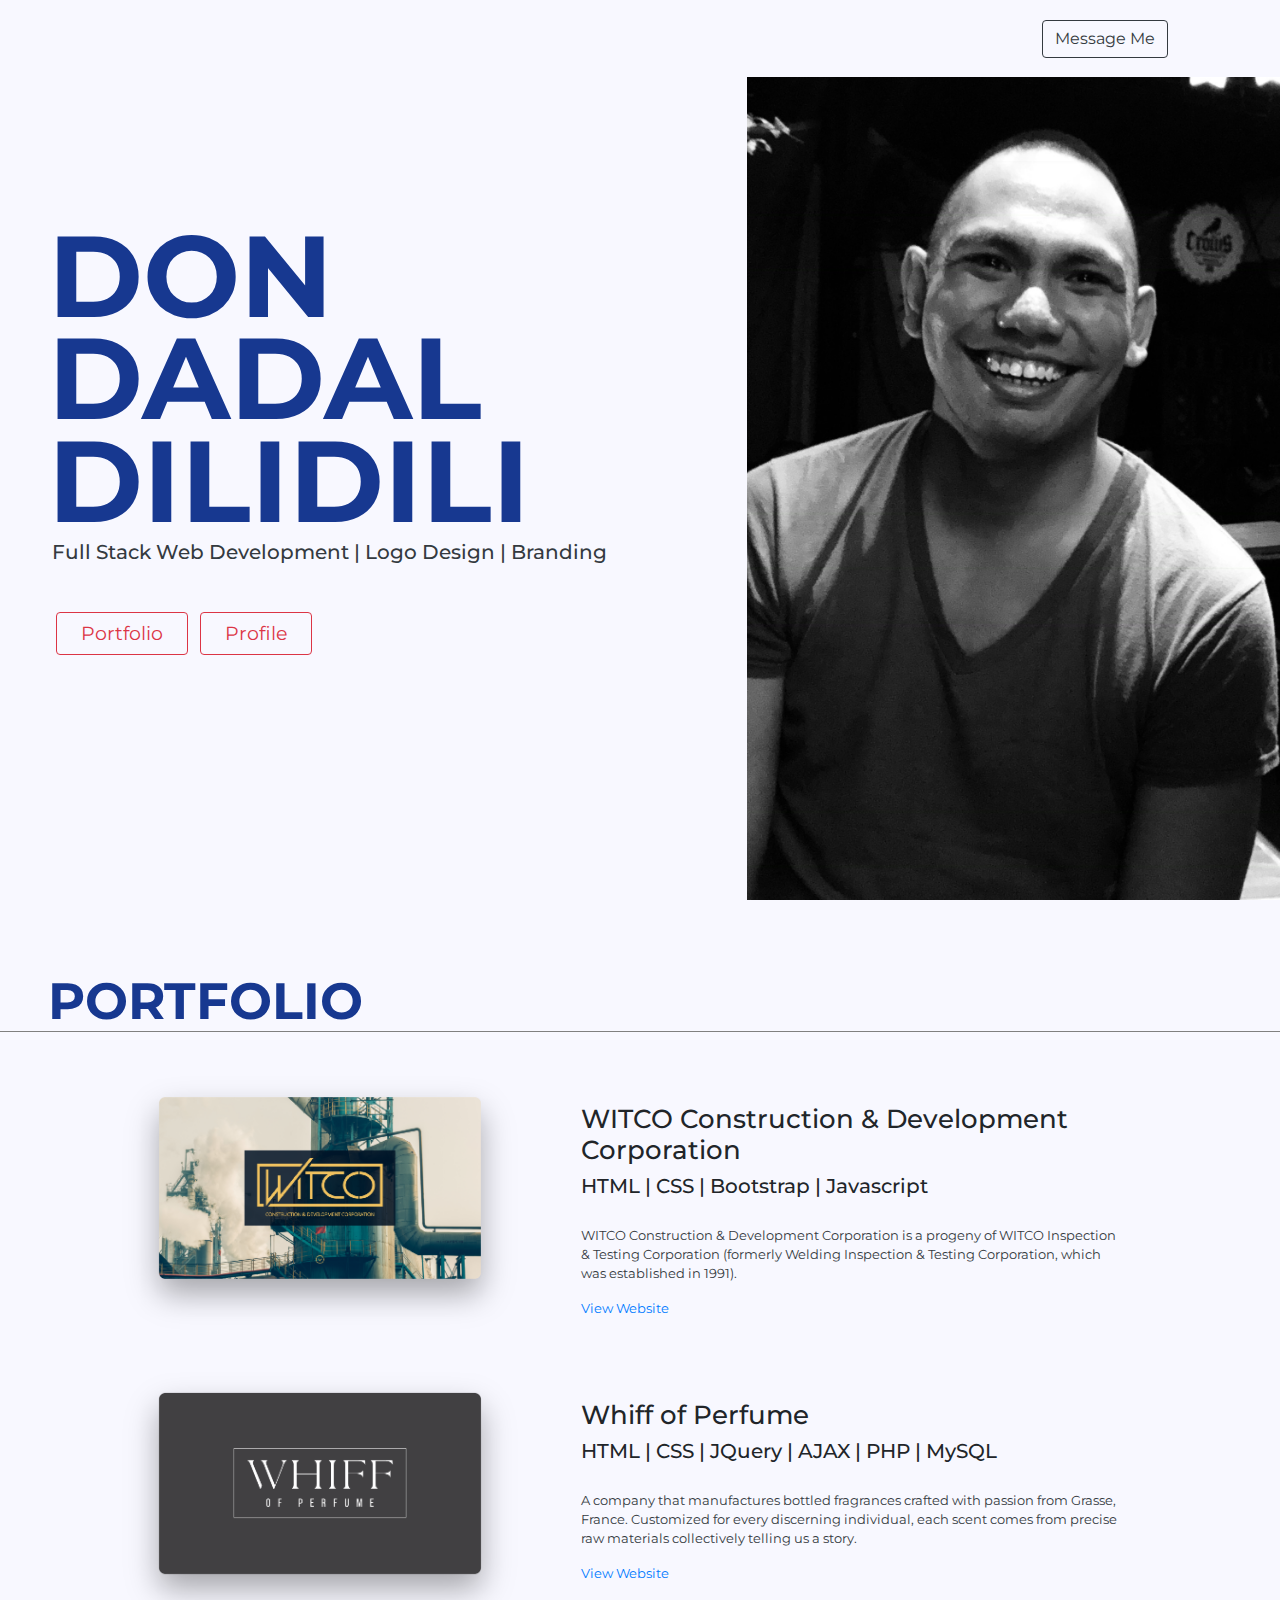
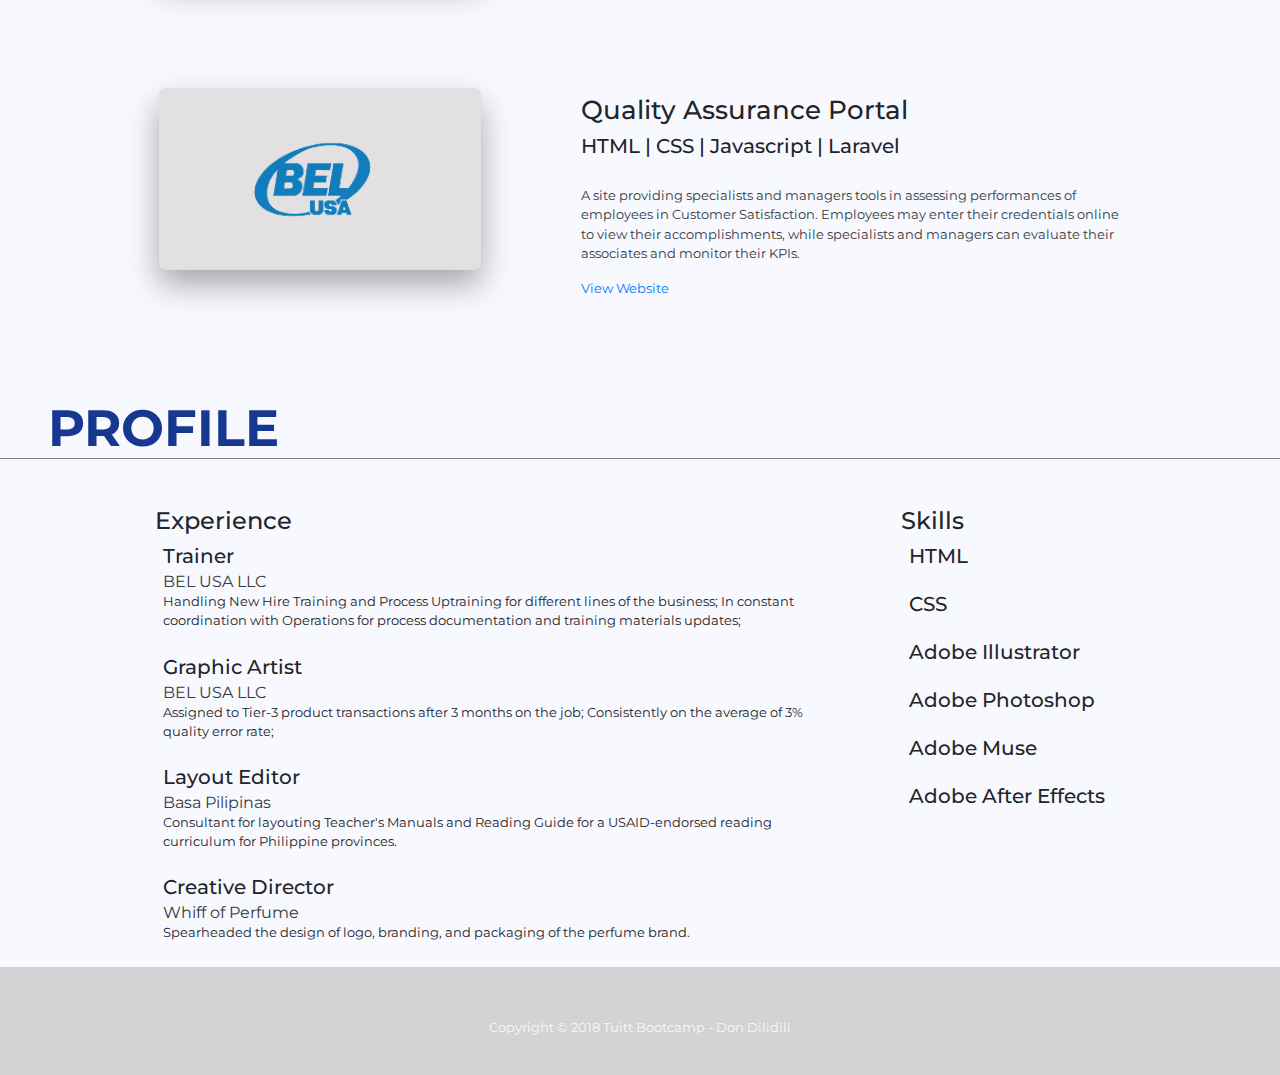
==== commit 69812884: "Update index.html" ====
--- a/index.html
+++ b/index.html
@@ -71,19 +71,19 @@
 			</div>
 			<div id="cs" class="row flex-column-reverse flex-lg-row mx-0 px-0">
 				<div class="container col-lg-1"></div>
-				<div id="screenshot" class="container col-lg-4 col-md-12 col-sm-12"><a class="mx-0 px-0" href="https://whiffofperfume.000webhostapp.com/app/views/index.php"><img class="img-fluid" src="assets/images/Screenshots-02.png"></a>
+				<div id="screenshot" class="container col-lg-4 col-md-12 col-sm-12"><a class="mx-0 px-0" href="http://whiffofperfume.hostingerapp.com/app/views/index.php" target="_blank"><img class="img-fluid" src="assets/images/Screenshots-02.png"></a>
 				</div>
 				<div id="capstone" class="container col-lg-6 col-md-12 col-sm-12 px-5">
 					<h3 class="mt-4 text-left">Whiff of Perfume</h3>
 					<h5 class="text-left mx-0">HTML | CSS | JQuery | AJAX | PHP | MySQL</h5>
 					<p class="text text-dark">A company that manufactures bottled fragrances crafted with passion from Grasse, France. Customized for every discerning individual, each scent comes from precise raw materials collectively telling us a story.</p>
-					<a href="https://whiffofperfume.000webhostapp.com/app/views/index.php" target="_blank"><p class="text text-primary my-0">View Website</p></a>
+					<a href="http://whiffofperfume.hostingerapp.com/app/views/index.php" target="_blank"><p class="text text-primary my-0">View Website</p></a>
 				</div>
 				<div class="container col-lg-1"></div>
 			</div>
 			<div id="cs" class="row flex-column-reverse flex-lg-row mx-0 px-0">
 				<div class="container col-lg-1"></div>
-				<div id="screenshot" class="container col-lg-4 col-md-12 col-sm-12"><a class="mx-0 px-0" href="https://qa-portal-bel.herokuapp.com/"><img class="img-fluid" src="assets/images/Screenshots-03.png"></a>
+				<div id="screenshot" class="container col-lg-4 col-md-12 col-sm-12"><a class="mx-0 px-0" href="https://qa-portal-bel.herokuapp.com/" target="_blank"><img class="img-fluid" src="assets/images/Screenshots-03.png"></a>
 				</div>
 				<div id="capstone" class="container col-lg-6 col-md-12 col-sm-12 px-5">
 					<h3 class="mt-4 text-left">Quality Assurance Portal</h3>
